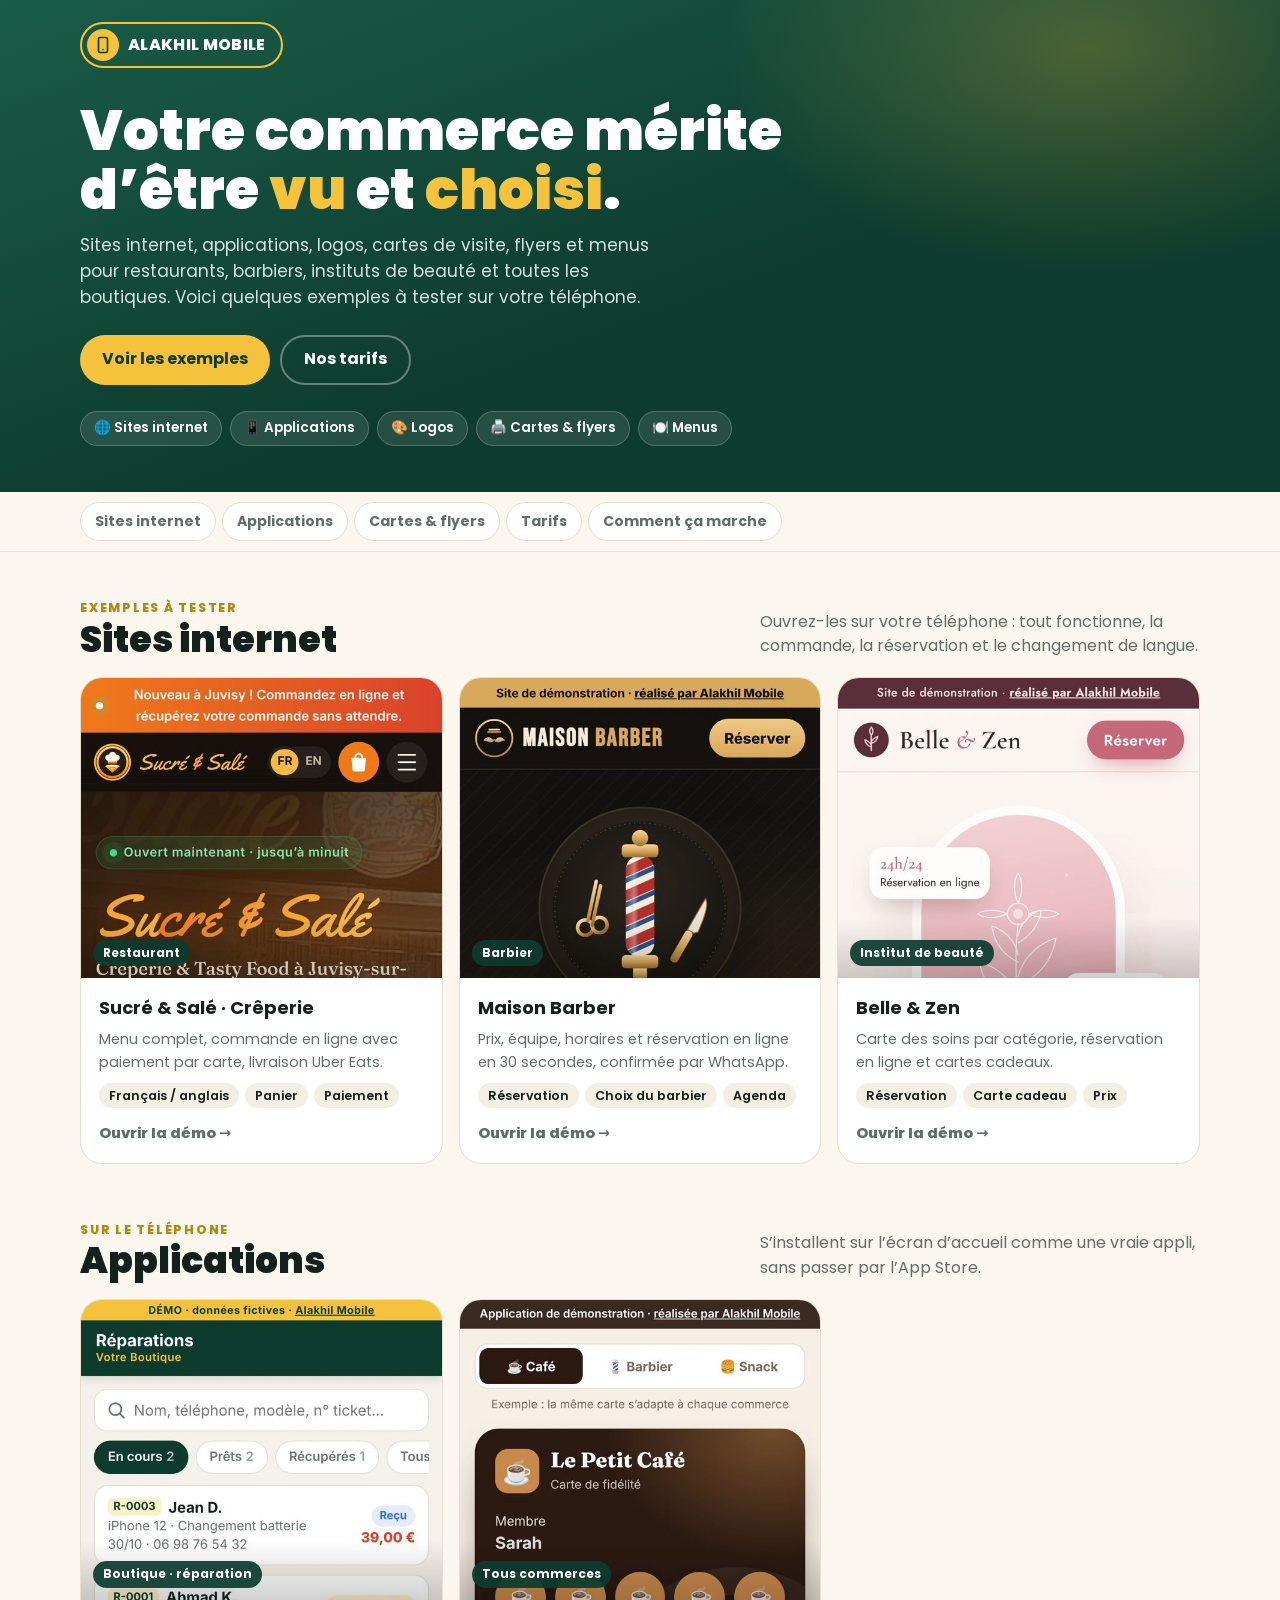
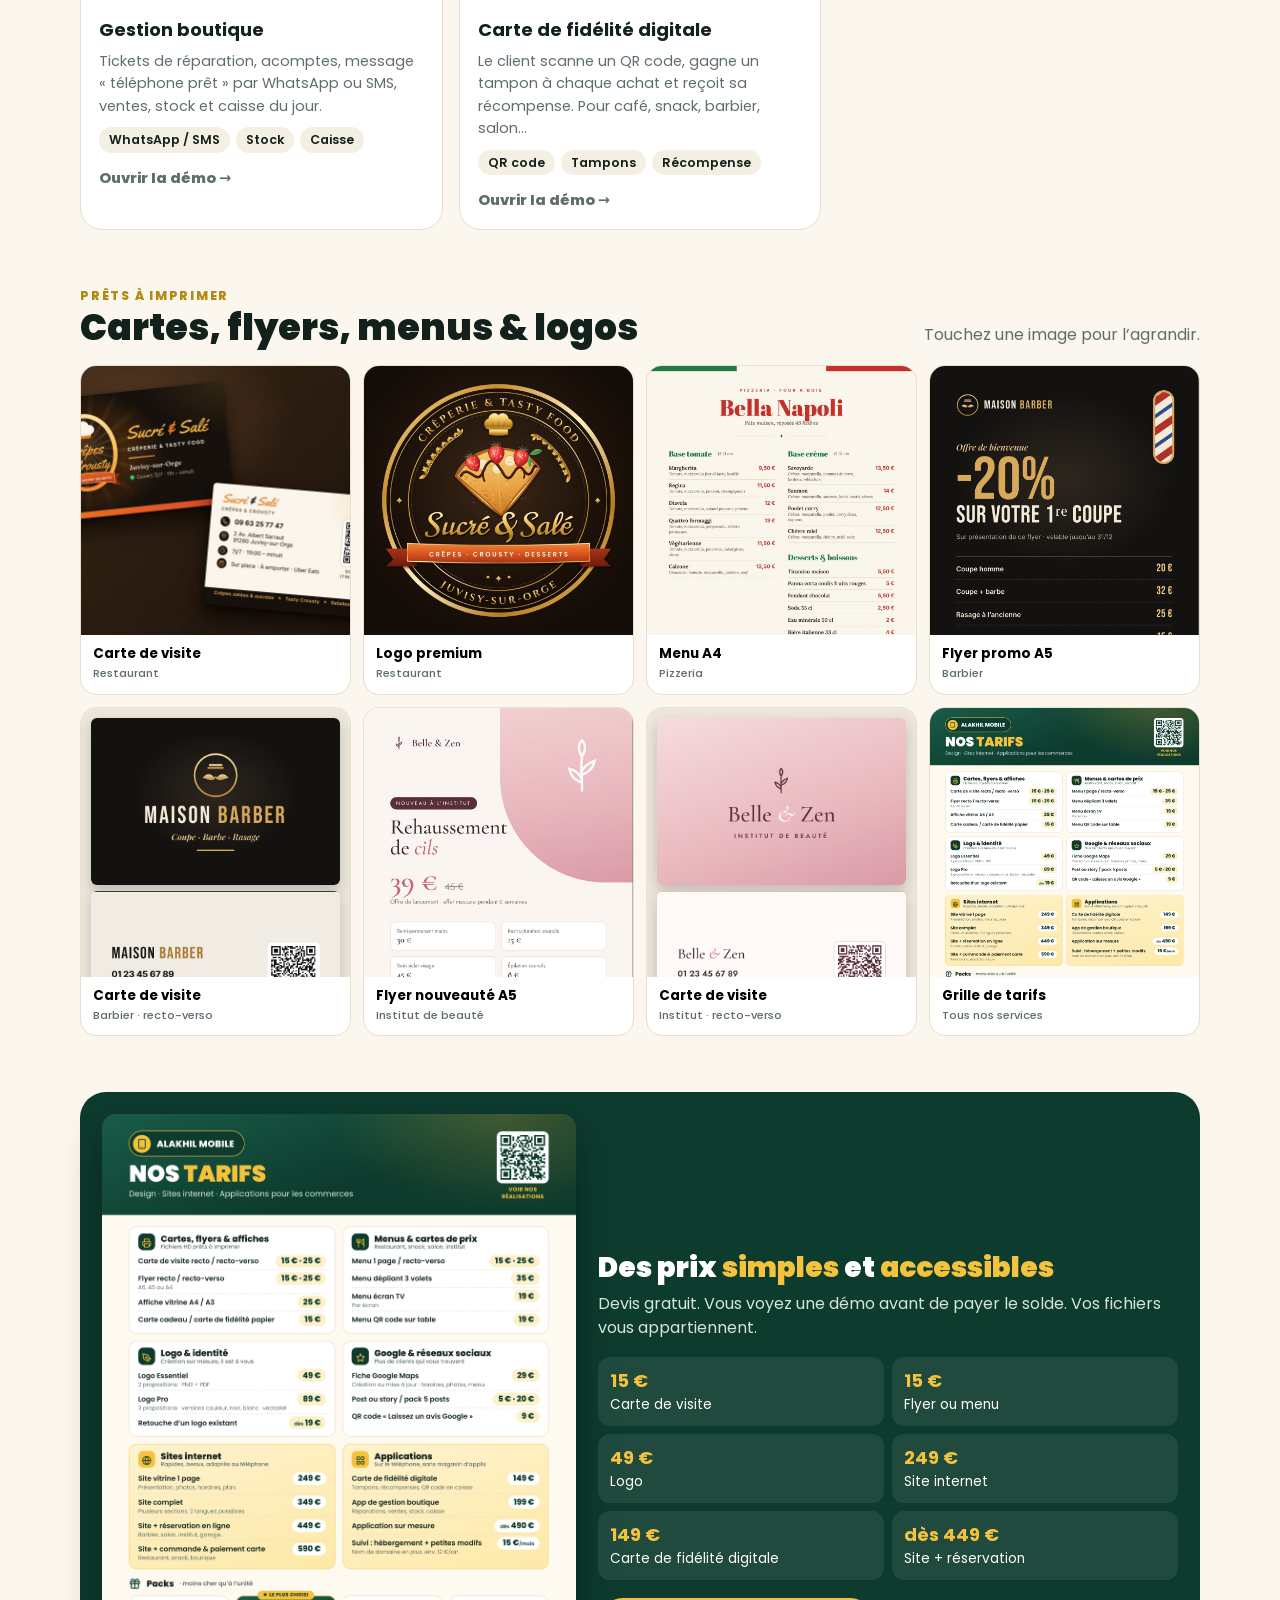
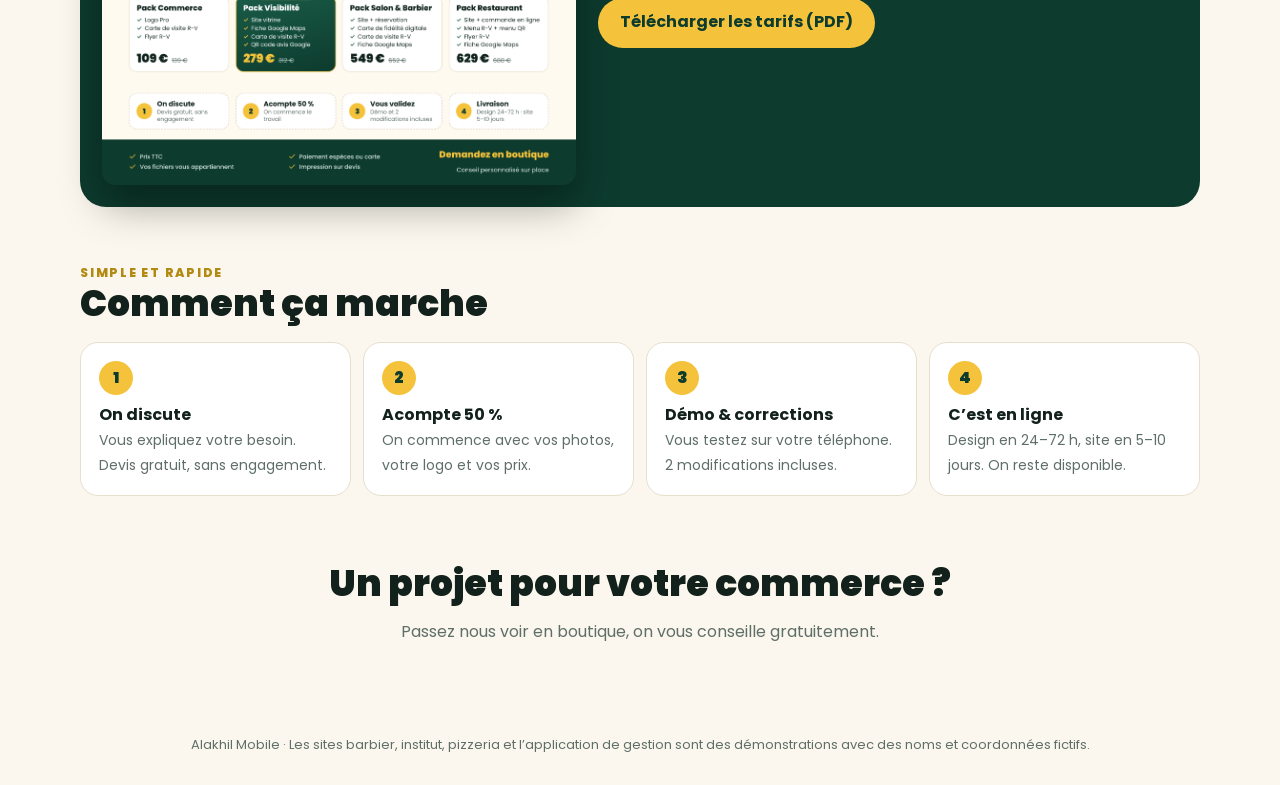
==== index.html @ 843e9b74 "Add portfolio files Co-Authored-By: Claude Opus 5.5 <noreply@anthropic.com> Claude-Session: https://" ====
<!doctype html>
<html lang="fr">
<head>
<meta charset="utf-8">
<meta name="viewport" content="width=device-width, initial-scale=1, viewport-fit=cover">
<title>Alakhil Mobile · Créations digitales pour les commerces</title>
<meta name="description" content="Sites internet, applications, logos, cartes de visite, flyers et menus pour restaurants, barbiers, instituts et commerces.">
<meta name="robots" content="noindex, nofollow">
<meta name="theme-color" content="#0d3b2e">
<link rel="icon" href="assets/icon.svg" type="image/svg+xml">
<link rel="preconnect" href="https://fonts.googleapis.com">
<link rel="preconnect" href="https://fonts.gstatic.com" crossorigin>
<link href="https://fonts.googleapis.com/css2?family=Poppins:wght@400;500;600;700;800;900&display=swap" rel="stylesheet">
<style>
  :root { --green: #0d3b2e; --green-2: #145240; --gold: #f5c33b; --cream: #fbf7ee; --card: #fff; --ink: #12211b; --soft: #5f6f68; --line: #e6dfcd; }
  * { box-sizing: border-box; }
  html { scroll-behavior: smooth; }
  body { margin: 0; font-family: 'Poppins', system-ui, sans-serif; background: var(--cream); color: var(--ink); line-height: 1.55; -webkit-font-smoothing: antialiased; }
  a { color: inherit; }
  .wrap { width: min(1120px, 100% - 32px); margin: 0 auto; }

  .hero { background: radial-gradient(520px 320px at 85% 10%, rgba(245,195,59,.25), transparent 70%), linear-gradient(160deg, #1a5c48, var(--green) 60%); color: #fff; padding: 22px 0 46px; }
  .bar { display: flex; align-items: center; justify-content: space-between; gap: 12px; }
  .badge { display: inline-flex; align-items: center; gap: 9px; padding: 5px 16px 5px 5px; border-radius: 99px; border: 2px solid var(--gold); font-weight: 800; letter-spacing: .02em; }
  .badge i { width: 32px; height: 32px; border-radius: 50%; background: var(--gold); color: var(--green); display: grid; place-items: center; }
  .badge svg { width: 18px; height: 18px; }
  .hero h1 { font-size: clamp(32px, 6vw, 56px); font-weight: 900; line-height: 1.05; margin: 34px 0 12px; max-width: 760px; }
  .hero h1 span { color: var(--gold); }
  .hero p { color: #d3e6dd; font-size: 17px; max-width: 600px; margin: 0 0 24px; }
  .btns { display: flex; gap: 10px; flex-wrap: wrap; }
  .btn { display: inline-flex; align-items: center; justify-content: center; gap: 8px; min-height: 50px; padding: 0 22px; border-radius: 99px; font-weight: 700; text-decoration: none; border: 0; font: inherit; font-weight: 700; cursor: pointer; }
  .btn-gold { background: var(--gold); color: var(--green); }
  .btn-ghost { border: 2px solid rgba(255,255,255,.35); color: #fff; }
  .btn-dark { background: var(--green); color: #fff; }
  .chips { display: flex; gap: 8px; flex-wrap: wrap; margin-top: 26px; }
  .chips span { background: rgba(255,255,255,.1); border: 1px solid rgba(255,255,255,.2); border-radius: 99px; padding: 6px 13px; font-size: 13.5px; font-weight: 600; }

  .nav { position: sticky; top: 0; z-index: 10; background: rgba(251,247,238,.92); backdrop-filter: blur(10px); -webkit-backdrop-filter: blur(10px); border-bottom: 1px solid var(--line); }
  .nav .wrap { display: flex; gap: 6px; overflow-x: auto; padding: 10px 0; scrollbar-width: none; }
  .nav .wrap::-webkit-scrollbar { display: none; }
  .nav a { flex: none; text-decoration: none; font-weight: 700; font-size: 14px; color: var(--soft); padding: 8px 14px; border-radius: 99px; border: 1px solid var(--line); background: #fff; }

  section { padding: 46px 0 10px; }
  .sh { display: flex; align-items: flex-end; justify-content: space-between; gap: 16px; margin-bottom: 18px; flex-wrap: wrap; }
  .sh small { display: block; font-size: 12.5px; font-weight: 800; letter-spacing: .14em; text-transform: uppercase; color: #b28a12; }
  .sh h2 { margin: 2px 0 0; font-size: clamp(26px, 4vw, 36px); font-weight: 900; line-height: 1.1; }
  .sh p { margin: 0; color: var(--soft); max-width: 440px; }

  .demos { display: grid; grid-template-columns: repeat(3, 1fr); gap: 16px; }
  .demo { background: var(--card); border: 1px solid var(--line); border-radius: 22px; overflow: hidden; display: flex; flex-direction: column; text-decoration: none; transition: transform .2s, box-shadow .2s; }
  .demo:hover { transform: translateY(-3px); box-shadow: 0 18px 40px -20px rgba(13,59,46,.4); }
  .shot { position: relative; height: 300px; overflow: hidden; background: #ddd; }
  .shot img { width: 100%; display: block; }
  .shot::after { content: ''; position: absolute; inset: auto 0 0; height: 60px; background: linear-gradient(transparent, rgba(0,0,0,.18)); }
  .kind { position: absolute; left: 12px; bottom: 12px; z-index: 2; background: rgba(13,59,46,.92); color: #fff; font-size: 12px; font-weight: 700; padding: 4px 10px; border-radius: 99px; }
  .db { padding: 16px 18px 18px; display: flex; flex-direction: column; gap: 6px; flex: 1; }
  .db b { font-size: 18px; }
  .db span { color: var(--soft); font-size: 14.5px; flex: 1; }
  .db ul { margin: 4px 0 8px; padding: 0; list-style: none; display: flex; flex-wrap: wrap; gap: 6px; }
  .db li { font-size: 12.5px; font-weight: 600; background: #f3efe3; border-radius: 99px; padding: 3px 10px; }
  .open { font-weight: 800; color: var(--green); }

  .gallery { display: grid; grid-template-columns: repeat(4, 1fr); gap: 12px; }
  .g { border: 0; padding: 0; background: #fff; border-radius: 16px; overflow: hidden; cursor: zoom-in; border: 1px solid var(--line); display: flex; flex-direction: column; text-align: left; font: inherit; }
  .g .im { aspect-ratio: 1; overflow: hidden; display: grid; place-items: center; background: #ece7da; }
  .g img { width: 100%; height: 100%; object-fit: cover; display: block; }
  .g .pair { display: grid; gap: 6px; padding: 10px; width: 100%; height: 100%; align-content: center; }
  .g .pair img { height: auto; border-radius: 6px; box-shadow: 0 6px 14px rgba(0,0,0,.18); }
  .g span { padding: 9px 12px 11px; font-size: 13.5px; font-weight: 700; }
  .g span small { display: block; font-weight: 500; color: var(--soft); }

  .tarifs { display: grid; grid-template-columns: .9fr 1.1fr; gap: 22px; align-items: center; background: var(--green); color: #fff; border-radius: 26px; padding: 22px; }
  .tarifs img { width: 100%; border-radius: 14px; display: block; cursor: zoom-in; box-shadow: 0 20px 40px rgba(0,0,0,.35); }
  .tarifs h3 { font-size: 28px; font-weight: 900; margin: 0 0 8px; line-height: 1.15; }
  .tarifs h3 span { color: var(--gold); }
  .tarifs p { color: #d3e6dd; margin: 0 0 16px; }
  .prices { display: grid; grid-template-columns: 1fr 1fr; gap: 8px; margin-bottom: 18px; }
  .prices div { background: rgba(255,255,255,.08); border-radius: 12px; padding: 10px 12px; font-size: 13.5px; }
  .prices b { display: block; color: var(--gold); font-size: 18px; }

  .steps { display: grid; grid-template-columns: repeat(4, 1fr); gap: 12px; }
  .step { background: #fff; border: 1px solid var(--line); border-radius: 18px; padding: 18px; }
  .step b { width: 34px; height: 34px; border-radius: 50%; background: var(--gold); color: var(--green); display: grid; place-items: center; font-weight: 900; margin-bottom: 8px; }
  .step strong { display: block; font-size: 16px; }
  .step span { color: var(--soft); font-size: 14px; }

  .contact { text-align: center; padding: 50px 0 70px; }
  .contact h2 { font-size: clamp(26px, 4vw, 36px); font-weight: 900; margin: 0 0 8px; }
  .contact p { color: var(--soft); margin: 0 0 20px; }
  footer { text-align: center; color: var(--soft); font-size: 13px; padding: 0 16px 30px; }

  .lb { position: fixed; inset: 0; z-index: 50; background: rgba(8,16,12,.9); display: grid; place-items: center; padding: 16px; }
  .lb[hidden] { display: none; }
  .lb img { max-width: 100%; max-height: 86vh; border-radius: 10px; box-shadow: 0 20px 60px rgba(0,0,0,.6); }
  .lb .x { position: fixed; top: 14px; right: 14px; width: 44px; height: 44px; border-radius: 50%; border: 0; background: rgba(255,255,255,.15); color: #fff; font-size: 24px; cursor: pointer; }
  .lb .pdf { position: fixed; bottom: 18px; left: 50%; transform: translateX(-50%); }

  @media (max-width: 900px) {
    .demos { grid-template-columns: 1fr 1fr; }
    .gallery { grid-template-columns: 1fr 1fr; }
    .steps { grid-template-columns: 1fr 1fr; }
    .tarifs { grid-template-columns: 1fr; }
  }
  @media (max-width: 560px) {
    .demos { grid-template-columns: 1fr; }
    .shot { height: 260px; }
    .prices { grid-template-columns: 1fr 1fr; }
  }
</style>
</head>
<body>
<header class="hero">
  <div class="wrap">
    <div class="bar"><span class="badge"><i><svg viewBox="0 0 24 24" fill="none" stroke="currentColor" stroke-width="2.2" stroke-linecap="round"><rect x="6" y="2" width="12" height="20" rx="2"/><path d="M12 18h.01"/></svg></i>ALAKHIL MOBILE</span></div>
    <h1>Votre commerce mérite d’être <span>vu</span> et <span>choisi</span>.</h1>
    <p>Sites internet, applications, logos, cartes de visite, flyers et menus pour restaurants, barbiers, instituts de beauté et toutes les boutiques. Voici quelques exemples à tester sur votre téléphone.</p>
    <div class="btns"><a class="btn btn-gold" href="#sites">Voir les exemples</a><a class="btn btn-ghost" href="#tarifs">Nos tarifs</a></div>
    <div class="chips"><span>🌐 Sites internet</span><span>📱 Applications</span><span>🎨 Logos</span><span>🖨️ Cartes &amp; flyers</span><span>🍽️ Menus</span></div>
  </div>
</header>

<nav class="nav"><div class="wrap"><a href="#sites">Sites internet</a><a href="#apps">Applications</a><a href="#print">Cartes &amp; flyers</a><a href="#tarifs">Tarifs</a><a href="#comment">Comment ça marche</a></div></nav>

<main>
  <section id="sites">
    <div class="wrap">
      <div class="sh"><div><small>Exemples à tester</small><h2>Sites internet</h2></div><p>Ouvrez-les sur votre téléphone : tout fonctionne, la commande, la réservation et le changement de langue.</p></div>
      <div class="demos">
        <a class="demo" href="https://alakhilmobile-png.github.io/sucre-et-sale-demo/" target="_blank" rel="noopener">
          <div class="shot"><span class="kind">Restaurant</span><img src="assets/thumbs/restaurant.jpg" alt="Site du restaurant Sucré & Salé" loading="lazy"></div>
          <div class="db"><b>Sucré &amp; Salé · Crêperie</b><span>Menu complet, commande en ligne avec paiement par carte, livraison Uber Eats.</span><ul><li>Français / anglais</li><li>Panier</li><li>Paiement</li></ul><span class="open">Ouvrir la démo →</span></div>
        </a>
        <a class="demo" href="barbier/" target="_blank" rel="noopener">
          <div class="shot"><span class="kind">Barbier</span><img src="assets/thumbs/barbier.jpg" alt="Site de barbier Maison Barber" loading="lazy"></div>
          <div class="db"><b>Maison Barber</b><span>Prix, équipe, horaires et réservation en ligne en 30 secondes, confirmée par WhatsApp.</span><ul><li>Réservation</li><li>Choix du barbier</li><li>Agenda</li></ul><span class="open">Ouvrir la démo →</span></div>
        </a>
        <a class="demo" href="beaute/" target="_blank" rel="noopener">
          <div class="shot"><span class="kind">Institut de beauté</span><img src="assets/thumbs/beaute.jpg" alt="Site d'institut de beauté Belle & Zen" loading="lazy"></div>
          <div class="db"><b>Belle &amp; Zen</b><span>Carte des soins par catégorie, réservation en ligne et cartes cadeaux.</span><ul><li>Réservation</li><li>Carte cadeau</li><li>Prix</li></ul><span class="open">Ouvrir la démo →</span></div>
        </a>
      </div>
    </div>
  </section>

  <section id="apps">
    <div class="wrap">
      <div class="sh"><div><small>Sur le téléphone</small><h2>Applications</h2></div><p>S’installent sur l’écran d’accueil comme une vraie appli, sans passer par l’App Store.</p></div>
      <div class="demos">
        <a class="demo" href="atelier-demo/" target="_blank" rel="noopener">
          <div class="shot"><span class="kind">Boutique · réparation</span><img src="assets/thumbs/atelier.jpg" alt="Application de gestion de boutique" loading="lazy"></div>
          <div class="db"><b>Gestion boutique</b><span>Tickets de réparation, acomptes, message « téléphone prêt » par WhatsApp ou SMS, ventes, stock et caisse du jour.</span><ul><li>WhatsApp / SMS</li><li>Stock</li><li>Caisse</li></ul><span class="open">Ouvrir la démo →</span></div>
        </a>
        <a class="demo" href="fidelite/" target="_blank" rel="noopener">
          <div class="shot"><span class="kind">Tous commerces</span><img src="assets/thumbs/fidelite.jpg" alt="Carte de fidélité digitale" loading="lazy"></div>
          <div class="db"><b>Carte de fidélité digitale</b><span>Le client scanne un QR code, gagne un tampon à chaque achat et reçoit sa récompense. Pour café, snack, barbier, salon…</span><ul><li>QR code</li><li>Tampons</li><li>Récompense</li></ul><span class="open">Ouvrir la démo →</span></div>
        </a>
      </div>
    </div>
  </section>

  <section id="print">
    <div class="wrap">
      <div class="sh"><div><small>Prêts à imprimer</small><h2>Cartes, flyers, menus &amp; logos</h2></div><p>Touchez une image pour l’agrandir.</p></div>
      <div class="gallery" id="gallery">
        <button class="g" data-img="print/carte-sucre-et-sale.jpg" data-pdf=""><div class="im"><img src="print/carte-sucre-et-sale.jpg" alt="" loading="lazy"></div><span>Carte de visite<small>Restaurant</small></span></button>
        <button class="g" data-img="print/logo-sucre-et-sale.jpg"><div class="im"><img src="print/logo-sucre-et-sale.jpg" alt="" loading="lazy"></div><span>Logo premium<small>Restaurant</small></span></button>
        <button class="g" data-img="print/menu-pizzeria.jpg" data-pdf="print/menu-pizzeria.pdf"><div class="im"><img src="print/menu-pizzeria.jpg" alt="" loading="lazy" style="object-position:top"></div><span>Menu A4<small>Pizzeria</small></span></button>
        <button class="g" data-img="print/flyer-barbier.jpg" data-pdf="print/flyer-barbier.pdf"><div class="im"><img src="print/flyer-barbier.jpg" alt="" loading="lazy" style="object-position:top"></div><span>Flyer promo A5<small>Barbier</small></span></button>
        <button class="g" data-img="print/carte-barbier-1.jpg" data-pdf="print/carte-barbier.pdf"><div class="im"><div class="pair"><img src="print/carte-barbier-1.jpg" alt="" loading="lazy"><img src="print/carte-barbier-2.jpg" alt="" loading="lazy"></div></div><span>Carte de visite<small>Barbier · recto-verso</small></span></button>
        <button class="g" data-img="print/flyer-beaute.jpg" data-pdf="print/flyer-beaute.pdf"><div class="im"><img src="print/flyer-beaute.jpg" alt="" loading="lazy" style="object-position:top"></div><span>Flyer nouveauté A5<small>Institut de beauté</small></span></button>
        <button class="g" data-img="print/carte-beaute-1.jpg" data-pdf="print/carte-beaute.pdf"><div class="im"><div class="pair"><img src="print/carte-beaute-1.jpg" alt="" loading="lazy"><img src="print/carte-beaute-2.jpg" alt="" loading="lazy"></div></div><span>Carte de visite<small>Institut · recto-verso</small></span></button>
        <button class="g" data-img="tarifs/tarifs-alakhil-mobile.png" data-pdf="tarifs/tarifs-alakhil-mobile.pdf"><div class="im"><img src="tarifs/tarifs-alakhil-mobile.png" alt="" loading="lazy" style="object-position:top"></div><span>Grille de tarifs<small>Tous nos services</small></span></button>
      </div>
    </div>
  </section>

  <section id="tarifs">
    <div class="wrap tarifs">
      <img src="tarifs/tarifs-alakhil-mobile.png" alt="Nos tarifs" id="tarifImg">
      <div>
        <h3>Des prix <span>simples</span> et <span>accessibles</span></h3>
        <p>Devis gratuit. Vous voyez une démo avant de payer le solde. Vos fichiers vous appartiennent.</p>
        <div class="prices">
          <div><b>15 €</b>Carte de visite</div><div><b>15 €</b>Flyer ou menu</div>
          <div><b>49 €</b>Logo</div><div><b>249 €</b>Site internet</div>
          <div><b>149 €</b>Carte de fidélité digitale</div><div><b>dès 449 €</b>Site + réservation</div>
        </div>
        <div class="btns"><a class="btn btn-gold" href="tarifs/tarifs-alakhil-mobile.pdf" target="_blank" rel="noopener">Télécharger les tarifs (PDF)</a></div>
      </div>
    </div>
  </section>

  <section id="comment">
    <div class="wrap">
      <div class="sh"><div><small>Simple et rapide</small><h2>Comment ça marche</h2></div></div>
      <div class="steps">
        <div class="step"><b>1</b><strong>On discute</strong><span>Vous expliquez votre besoin. Devis gratuit, sans engagement.</span></div>
        <div class="step"><b>2</b><strong>Acompte 50 %</strong><span>On commence avec vos photos, votre logo et vos prix.</span></div>
        <div class="step"><b>3</b><strong>Démo &amp; corrections</strong><span>Vous testez sur votre téléphone. 2 modifications incluses.</span></div>
        <div class="step"><b>4</b><strong>C’est en ligne</strong><span>Design en 24–72 h, site en 5–10 jours. On reste disponible.</span></div>
      </div>
    </div>
  </section>

  <section class="contact" id="contact">
    <div class="wrap">
      <h2>Un projet pour votre commerce ?</h2>
      <p id="contactText">Passez nous voir en boutique, on vous conseille gratuitement.</p>
      <div class="btns" style="justify-content:center" id="contactBtns"></div>
    </div>
  </section>
</main>
<footer>Alakhil Mobile · Les sites barbier, institut, pizzeria et l’application de gestion sont des démonstrations avec des noms et coordonnées fictifs.</footer>

<div class="lb" id="lb" hidden><button class="x" aria-label="Fermer">×</button><img id="lbImg" alt=""><a class="btn btn-gold pdf" id="lbPdf" target="_blank" rel="noopener">Ouvrir le PDF</a></div>

<script>
  // Contact details: fill these in to show WhatsApp / call buttons.
  const CONTACT = { whatsapp: '', phone: '', address: '' };
  const btns = document.getElementById('contactBtns');
  if (CONTACT.whatsapp) btns.insertAdjacentHTML('beforeend', `<a class="btn btn-dark" href="https://wa.me/${CONTACT.whatsapp}?text=${encodeURIComponent('Bonjour, je souhaite un devis pour mon commerce.')}" target="_blank" rel="noopener">Écrire sur WhatsApp</a>`);
  if (CONTACT.phone) btns.insertAdjacentHTML('beforeend', `<a class="btn btn-gold" href="tel:${CONTACT.phone.replace(/\s/g, '')}">Appeler ${CONTACT.phone}</a>`);
  if (CONTACT.address) document.getElementById('contactText').textContent = `Passez nous voir : ${CONTACT.address}. Conseil gratuit sur place.`;

  const lb = document.getElementById('lb'), lbImg = document.getElementById('lbImg'), lbPdf = document.getElementById('lbPdf');
  function show(img, pdf) { lbImg.src = img; lbPdf.hidden = !pdf; if (pdf) lbPdf.href = pdf; lb.hidden = false; }
  document.querySelectorAll('.g').forEach((g) => g.addEventListener('click', () => show(g.dataset.img, g.dataset.pdf)));
  document.getElementById('tarifImg').addEventListener('click', () => show('tarifs/tarifs-alakhil-mobile.png', 'tarifs/tarifs-alakhil-mobile.pdf'));
  lb.addEventListener('click', (e) => { if (e.target !== lbPdf) lb.hidden = true; });
  document.addEventListener('keydown', (e) => { if (e.key === 'Escape') lb.hidden = true; });
</script>
</body>
</html>
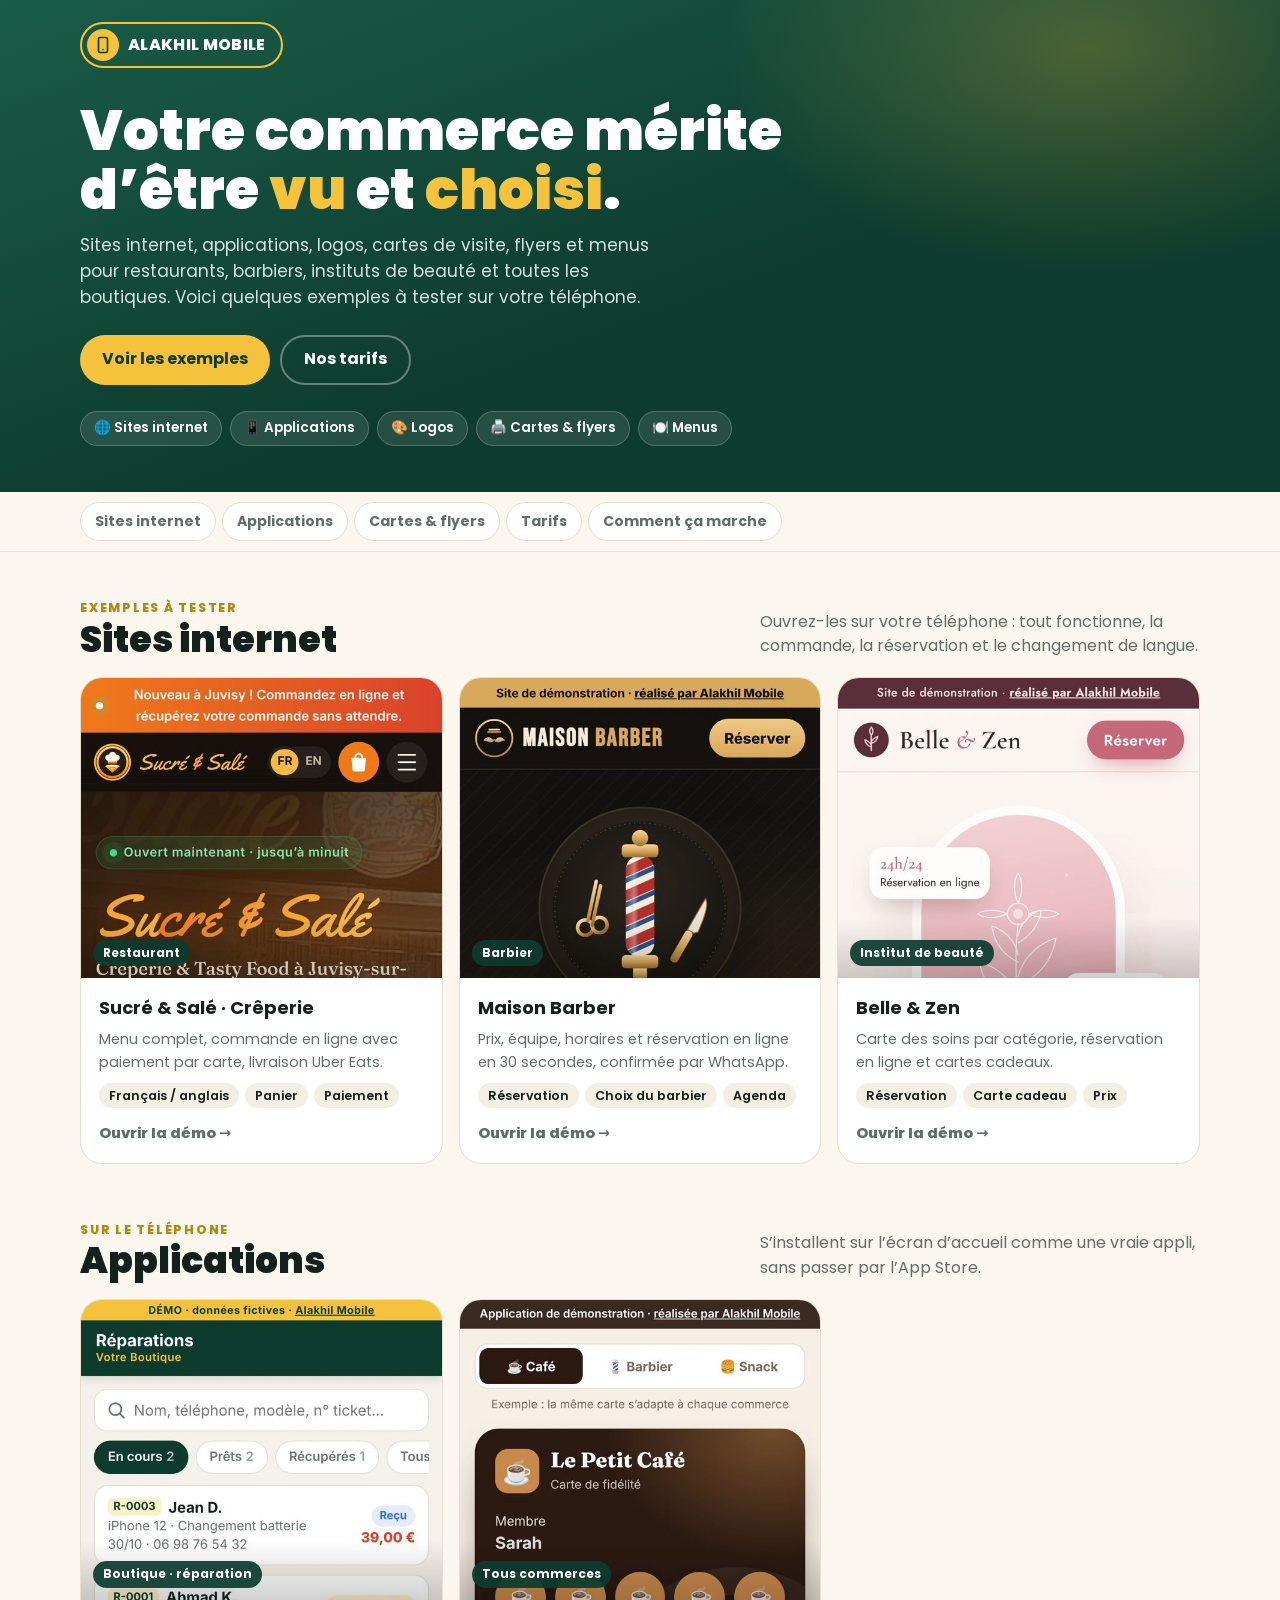
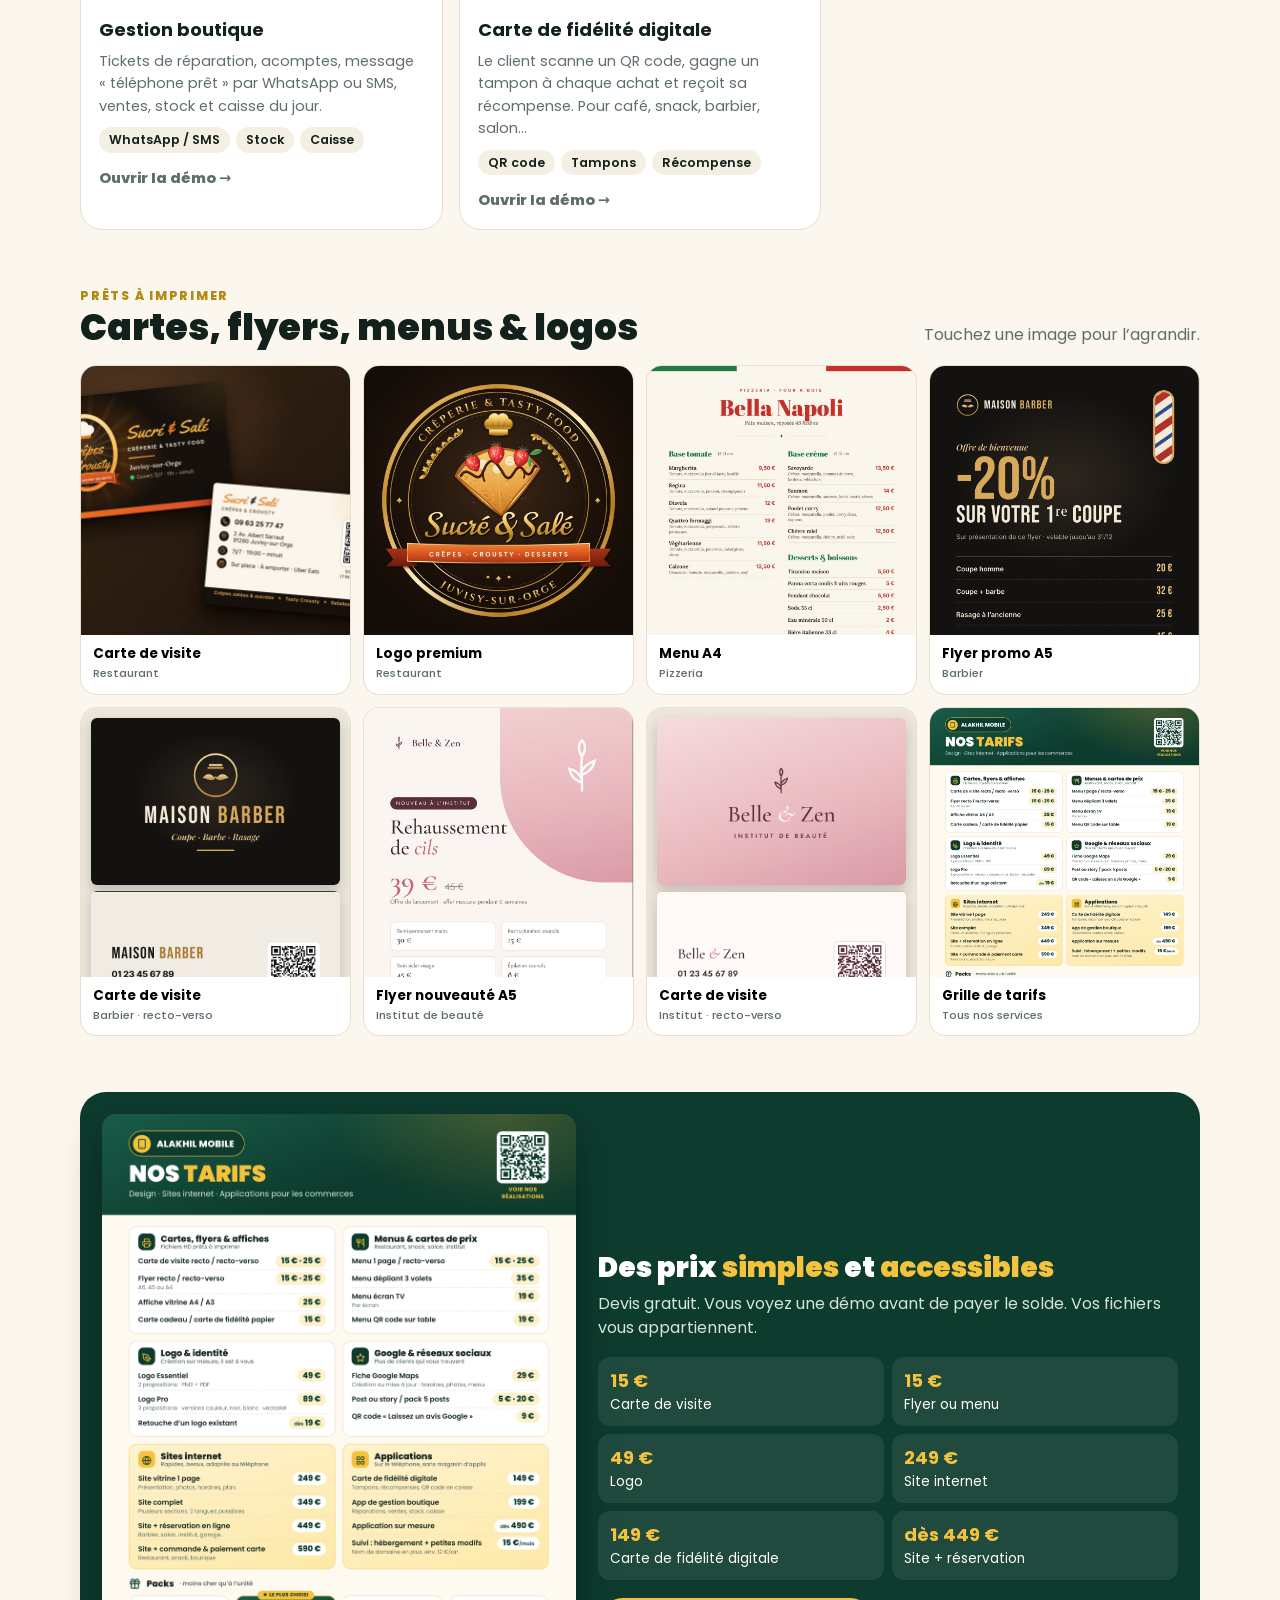
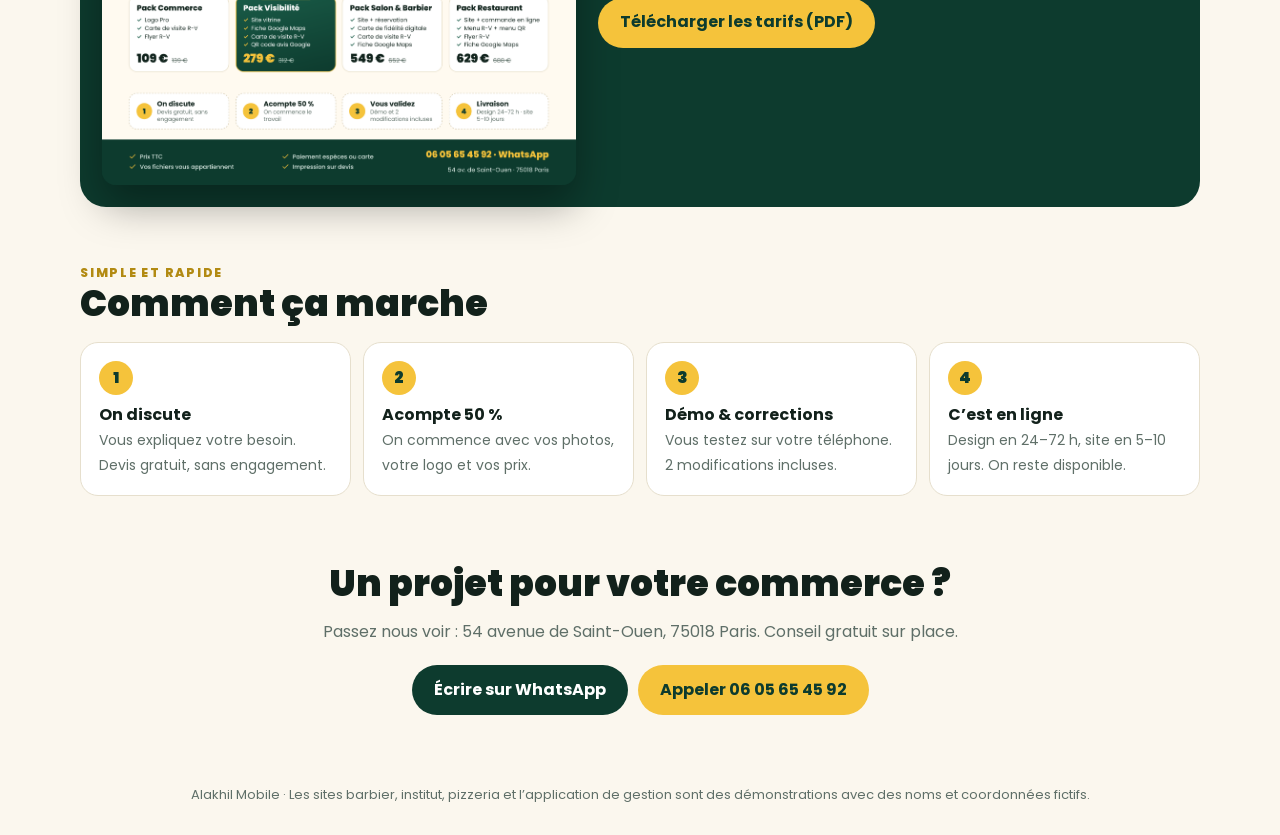
==== commit a8a69905: "Add contact details (WhatsApp, phone, address) Co-Authored-By: Claude Opus 5.5 <noreply@anthropic.co" ====
--- a/index.html
+++ b/index.html
@@ -216,7 +216,7 @@
 
 <script>
   // Contact details: fill these in to show WhatsApp / call buttons.
-  const CONTACT = { whatsapp: '', phone: '', address: '' };
+  const CONTACT = { whatsapp: '33605654592', phone: '06 05 65 45 92', address: '54 avenue de Saint-Ouen, 75018 Paris' };
   const btns = document.getElementById('contactBtns');
   if (CONTACT.whatsapp) btns.insertAdjacentHTML('beforeend', `<a class="btn btn-dark" href="https://wa.me/${CONTACT.whatsapp}?text=${encodeURIComponent('Bonjour, je souhaite un devis pour mon commerce.')}" target="_blank" rel="noopener">Écrire sur WhatsApp</a>`);
   if (CONTACT.phone) btns.insertAdjacentHTML('beforeend', `<a class="btn btn-gold" href="tel:${CONTACT.phone.replace(/\s/g, '')}">Appeler ${CONTACT.phone}</a>`);
